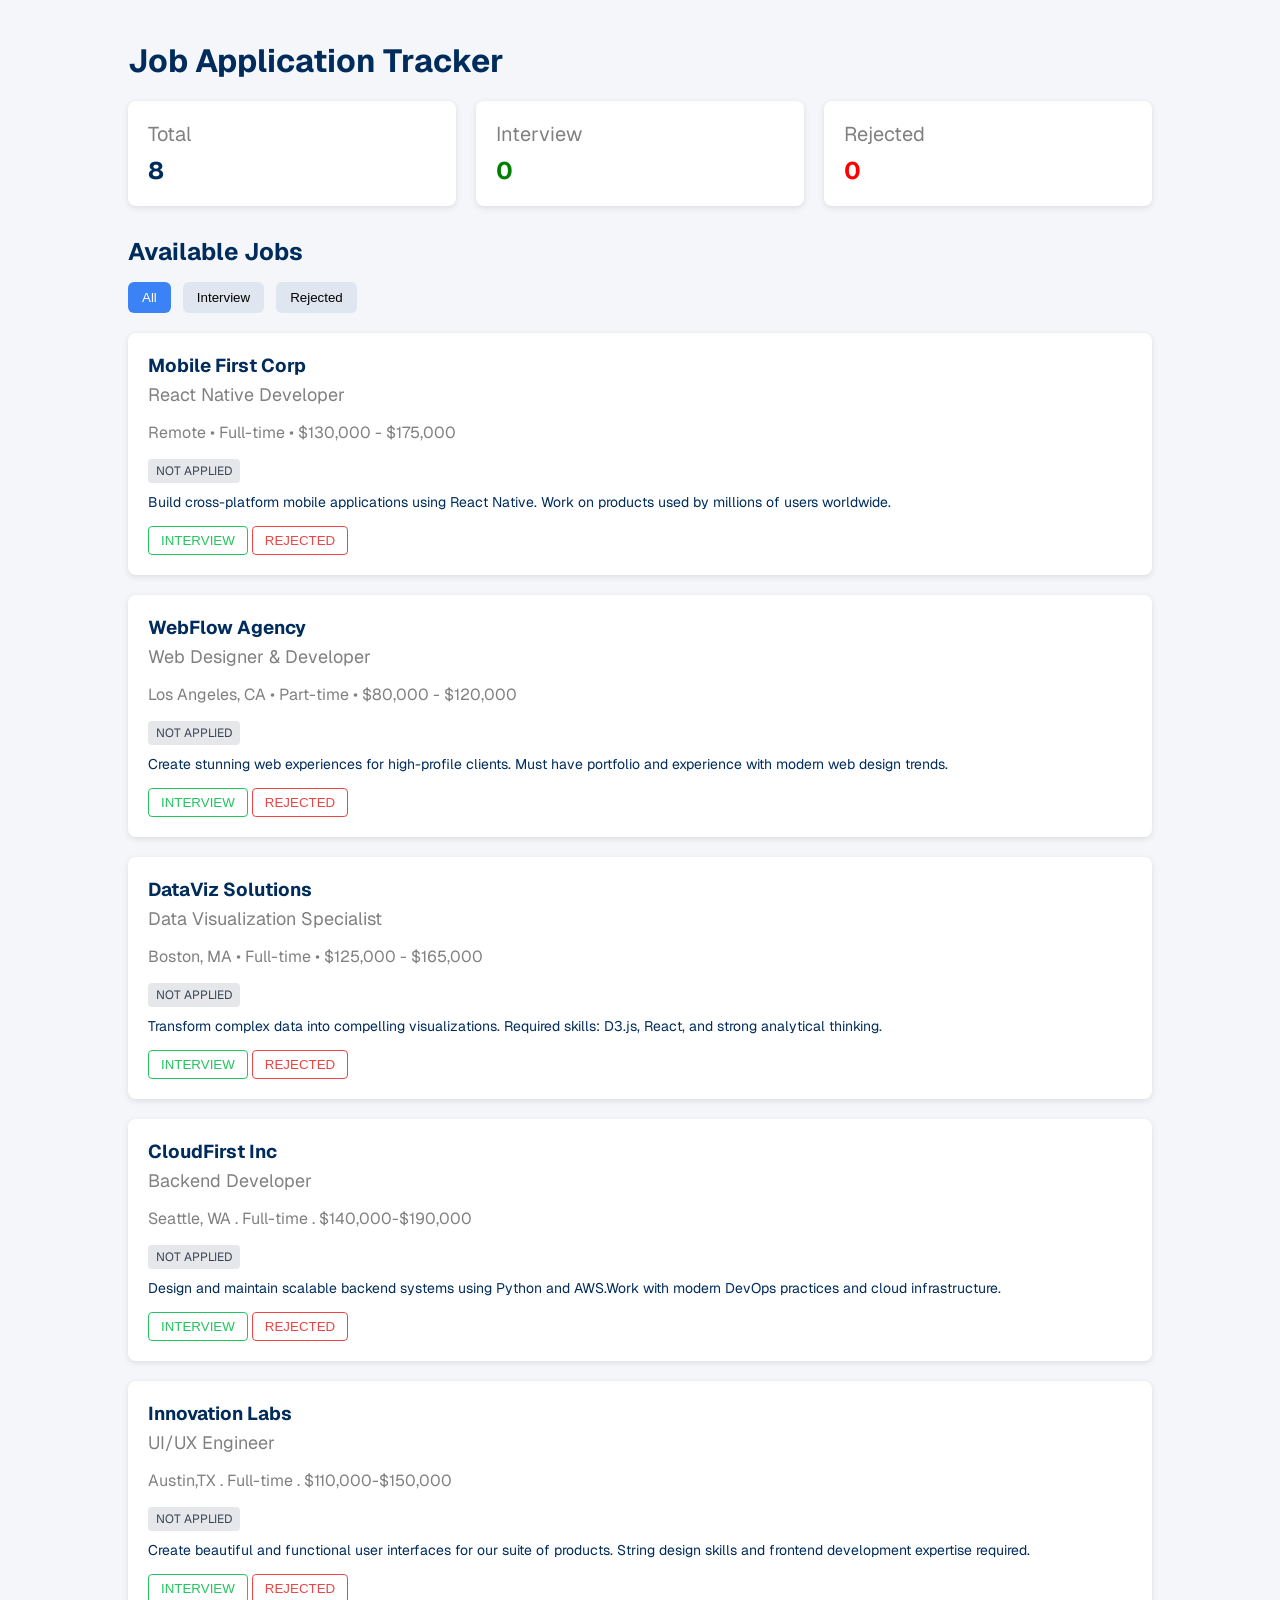
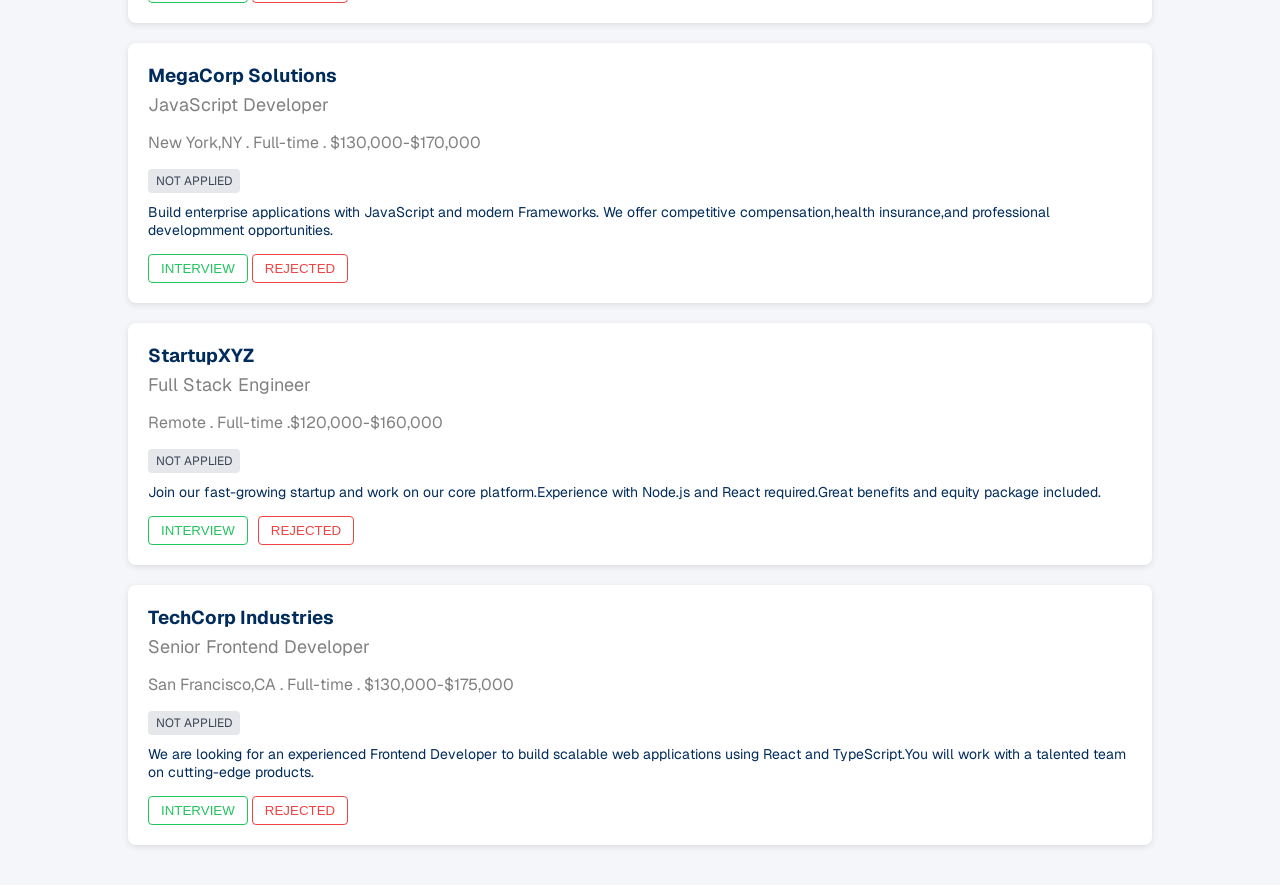
==== index.html @ ad34e541 "Html-Css" ====
<!DOCTYPE html>
<html lang="en">
<head>
    <meta charset="UTF-8">
    <title>Job-Application-Tracker</title>
    <link rel="stylesheet" href="style.css">
    <link rel="preconnect" href="https://fonts.googleapis.com">
<link rel="preconnect" href="https://fonts.gstatic.com" crossorigin>
<link href="https://fonts.googleapis.com/css2?family=Geist:wght@100..900&family=Inter:ital,opsz,wght@0,14..32,100..900;1,14..32,100..900&display=swap" rel="stylesheet">
</head>
<body>

    <div class="container">       
        <h1>Job Application Tracker</h1>
        <div class="stats">
            <div class="card">
                <p>Total</p>
                <h2>8</h2>
            </div>
            <div class="card">
                <p>Interview</p>
                <h2 class="green">0</h2>
            </div>
            <div class="card">
                <p>Rejected</p>
                <h2 class="red">0</h2>
            </div>
        </div>

 
        <h2 class="title">Available Jobs</h2>

        <div class="filter">
            <button class="active">All</button>
            <button>Interview</button>
            <button>Rejected</button>
        </div>

      
        <div class="job-card">
            <h3>Mobile First Corp</h3>
            <p class="position">React Native Developer</p>
            <p class="location">Remote • Full-time • $130,000 - $175,000</p>

            <span class="status not-applied">NOT APPLIED</span>

            <p class="description">
                Build cross-platform mobile applications using React Native.
                Work on products used by millions of users worldwide.
            </p>

            <div class="actions">
                <button class="interview-btn">INTERVIEW</button>
                <button class="reject-btn">REJECTED</button>
            </div>
        </div>

      
        <div class="job-card">
            <h3>WebFlow Agency</h3>
            <p class="position">Web Designer & Developer</p>
            <p class="location">Los Angeles, CA • Part-time • $80,000 - $120,000</p>

            <span class="status not-applied">NOT APPLIED</span>

            <p class="description">
                Create stunning web experiences for high-profile clients.
                Must have portfolio and experience with modern web design trends.
            </p>

            <div class="actions">
                <button class="interview-btn">INTERVIEW</button>
                <button class="reject-btn">REJECTED</button>
            </div>
        </div>

    
        <div class="job-card">
            <h3>DataViz Solutions</h3>
            <p class="position">Data Visualization Specialist</p>
            <p class="location">Boston, MA • Full-time • $125,000 - $165,000</p>

            <span class="status not-applied">NOT APPLIED</span>

            <p class="description">
                Transform complex data into compelling visualizations.
                Required skills: D3.js, React, and strong analytical thinking.
            </p>

            <div class="actions">
                <button class="interview-btn">INTERVIEW</button>
                <button class="reject-btn">REJECTED</button>
            </div>
        </div>
    
           <div class="job-card">
            <h3>CloudFirst Inc</h3>
            <p class="position">Backend Developer</p>
            <p class="location">Seattle, WA . Full-time . $140,000-$190,000</p>

            <span class="status not-applied">NOT APPLIED</span>

            <p class="description">
                Design and maintain scalable backend systems using Python and AWS.Work with modern DevOps practices and cloud infrastructure.
            </p>

            <div class="actions">
                <button class="interview-btn">INTERVIEW</button>
                <button class="reject-btn">REJECTED</button>
            </div>
        </div>
     
          <div class="job-card">
            <h3>Innovation Labs</h3>
            <p class="position">UI/UX Engineer</p>
            <p class="location">Austin,TX . Full-time . $110,000-$150,000</p>

            <span class="status not-applied">NOT APPLIED</span>

            <p class="description">
              Create beautiful and functional user interfaces for our suite of products. String design skills and frontend development expertise required.
            </p>

            <div class="actions">
                <button class="interview-btn">INTERVIEW</button>
                <button class="reject-btn">REJECTED</button>
            </div>
        </div>
     
           <div class="job-card">
            <h3>MegaCorp Solutions</h3>
            <p class="position">JavaScript Developer</p>
            <p class="location">New York,NY . Full-time . $130,000-$170,000</p>

            <span class="status not-applied">NOT APPLIED</span>

            <p class="description">
               Build enterprise applications with JavaScript and modern Frameworks. We offer competitive compensation,health insurance,and professional developmment opportunities.
            </p>

            <div class="actions">
                <button class="interview-btn">INTERVIEW</button>
                <button class="reject-btn">REJECTED</button>
            </div>
        </div>


           <div class="job-card">
            <h3>StartupXYZ</h3>
            <p class="position">Full Stack Engineer</p>
            <p class="location">Remote . Full-time .$120,000-$160,000</p>

            <span class="status not-applied">NOT APPLIED</span>

            <p class="description">
            Join our fast-growing startup and work on our core platform.Experience with Node.js and React required.Great benefits and equity package included. 
            </p>

            <div class="action">
                <button class="interview-btn">INTERVIEW</button>
                <button class="reject-btn">REJECTED</button>
            </div>
        </div>
   
           <div class="job-card">
            <h3>TechCorp Industries</h3>
            <p class="position">Senior Frontend Developer</p>
            <p class="location">San Francisco,CA . Full-time . $130,000-$175,000</p>

            <span class="status not-applied">NOT APPLIED</span>

            <p class="description">
              We are looking for an experienced Frontend Developer to build scalable web applications using React and TypeScript.You will work with a talented team on cutting-edge products. 
            </p>

            <div class="actions">
                <button class="interview-btn">INTERVIEW</button>
                <button class="reject-btn">REJECTED</button>
            </div>
        </div>

    </div>

</body>
</html>
---- style.css ----
* {
  margin: 0;
  padding: 0;
  box-sizing: border-box;
}
body {
  font-family: "Geist", sans-serif;
  font-optical-sizing: auto;
  background-color: #f4f6f9;
}
.container {
  width: 80%;
  max-width: 1110px;
  margin: 40px auto;
  color:rgba(0, 44, 92, 1);

}
h1 {
  margin-bottom: 20px;
 
}

/* Stats Section */
.stats {
  display: flex;
  gap: 20px;
  margin-bottom: 30px;
}

.card {
  flex: 1;
  background: white;
  padding: 20px;
  border-radius: 8px;
  box-shadow: 0 2px 6px rgba(0,0,0,0.1);
}

.card p {
  font-size: 20px;
  color: gray;
}

.card h2 {
  margin-top: 8px;
}

.green {
  color: green;
}

.red {
  color: red;
}


.title {
  margin-bottom: 15px;
}


.filter {
  margin-bottom: 20px;
}

.filter button {
  padding: 8px 14px;
  border: none;
  background: #e0e6f0;
  border-radius: 6px;
  margin-right: 8px;
  cursor: pointer;
}

.filter .active {
  background: #3b82f6;
  color: white;
}


.job-card {
  background: white;
  padding: 20px;
  border-radius: 8px;
  margin-bottom: 20px;
  box-shadow: 0 2px 6px rgba(0,0,0,0.1);
}

.job-card h3 {
  margin-bottom: 5px;
}

.position {
  font-size: 18px;
  color: gray;
  margin-bottom: 16px;
 
}

.location {
  font-size: 16px;
  color: gray;
  margin-bottom: 16px;
}

.status {
  display: inline-block;
  font-size: 12px;
  padding: 4px 8px;
  border-radius: 4px;
  margin-bottom: 10px;
}

.not-applied {
  background: #e5e7eb;
  color: #374151;
}

.description {
  font-size: 14px;
  margin-bottom: 15px;
}

.action {
  display: flex;
  gap: 10px;
}

.interview-btn {
  background: transparent;
  color: #22c55e;
  border: none;
  padding: 6px 12px;
  border-radius: 4px;
  cursor: pointer;
  border:1px solid #22c55e;

}

.reject-btn {
  background:transparent;
  color: #ef4444;
  border: none;
  padding: 6px 12px;
  border-radius: 4px;
  border:1px solid #ef4444;
  cursor: pointer;

}
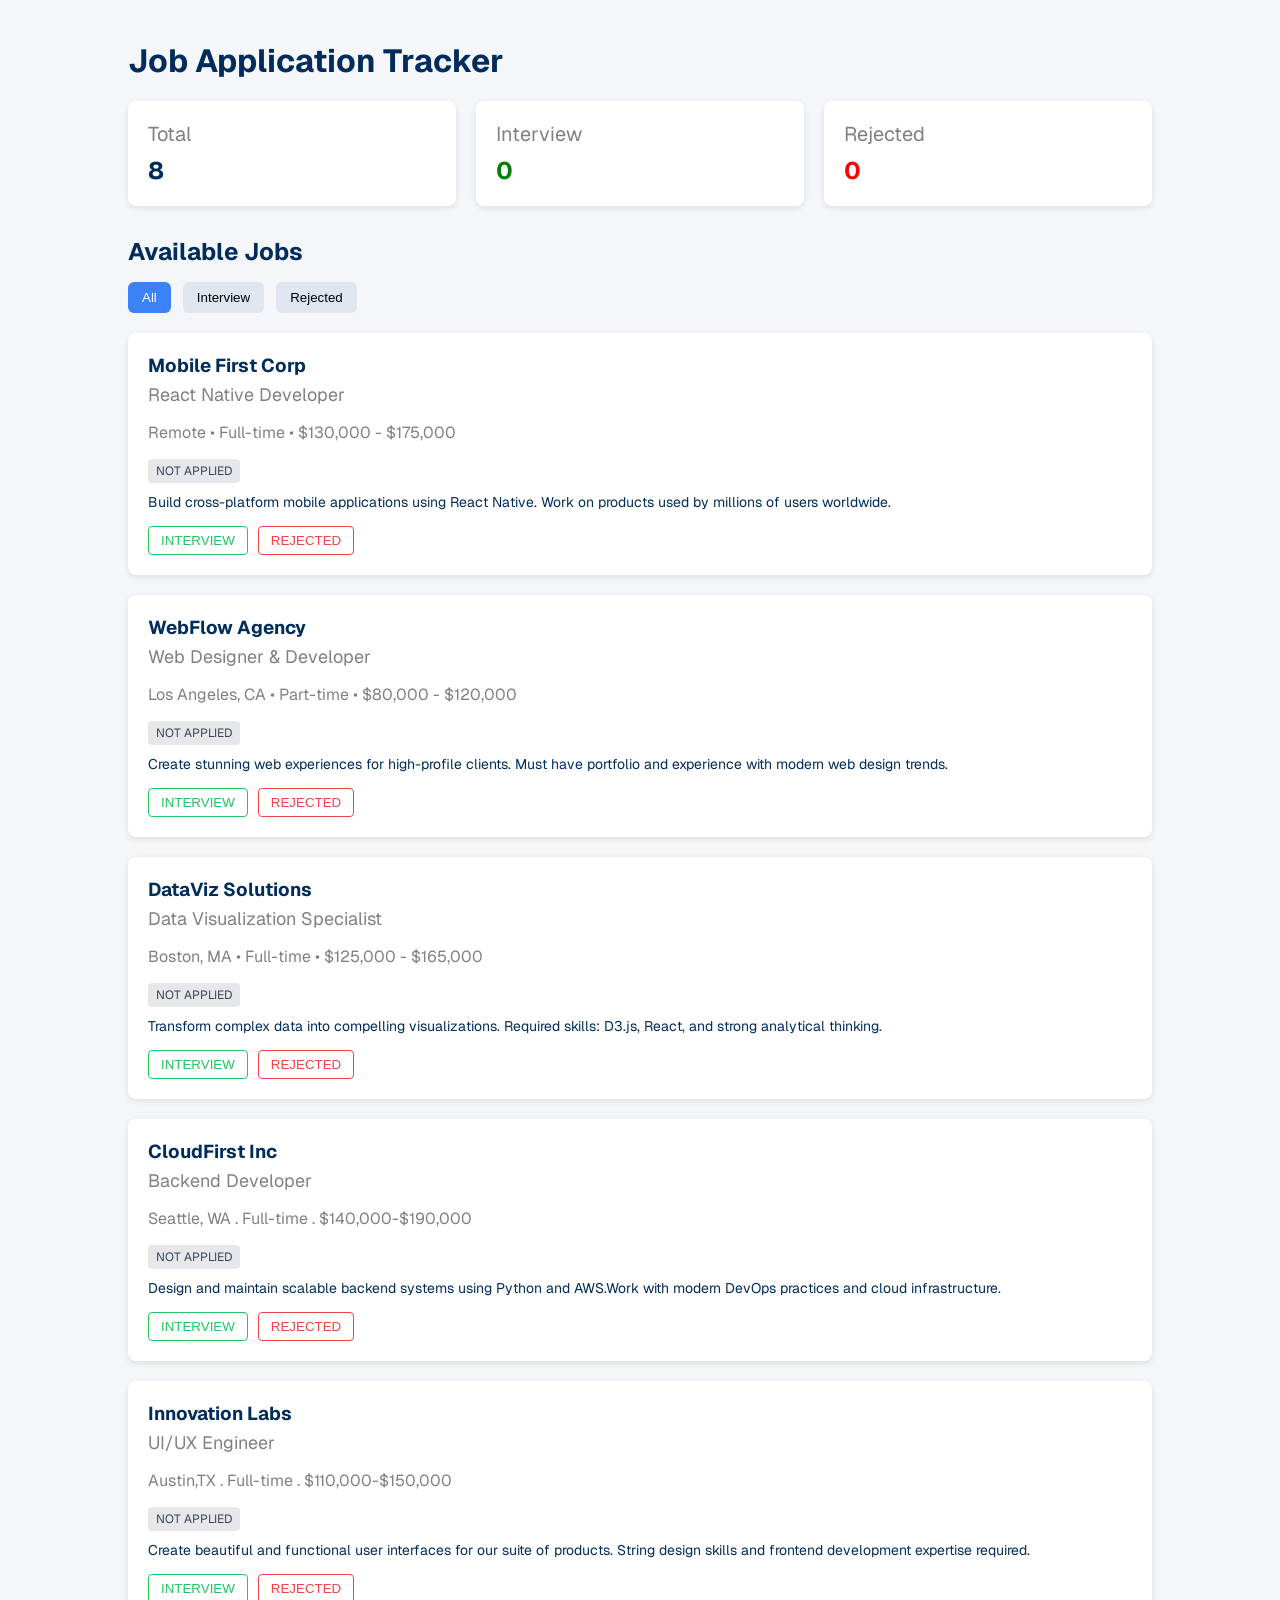
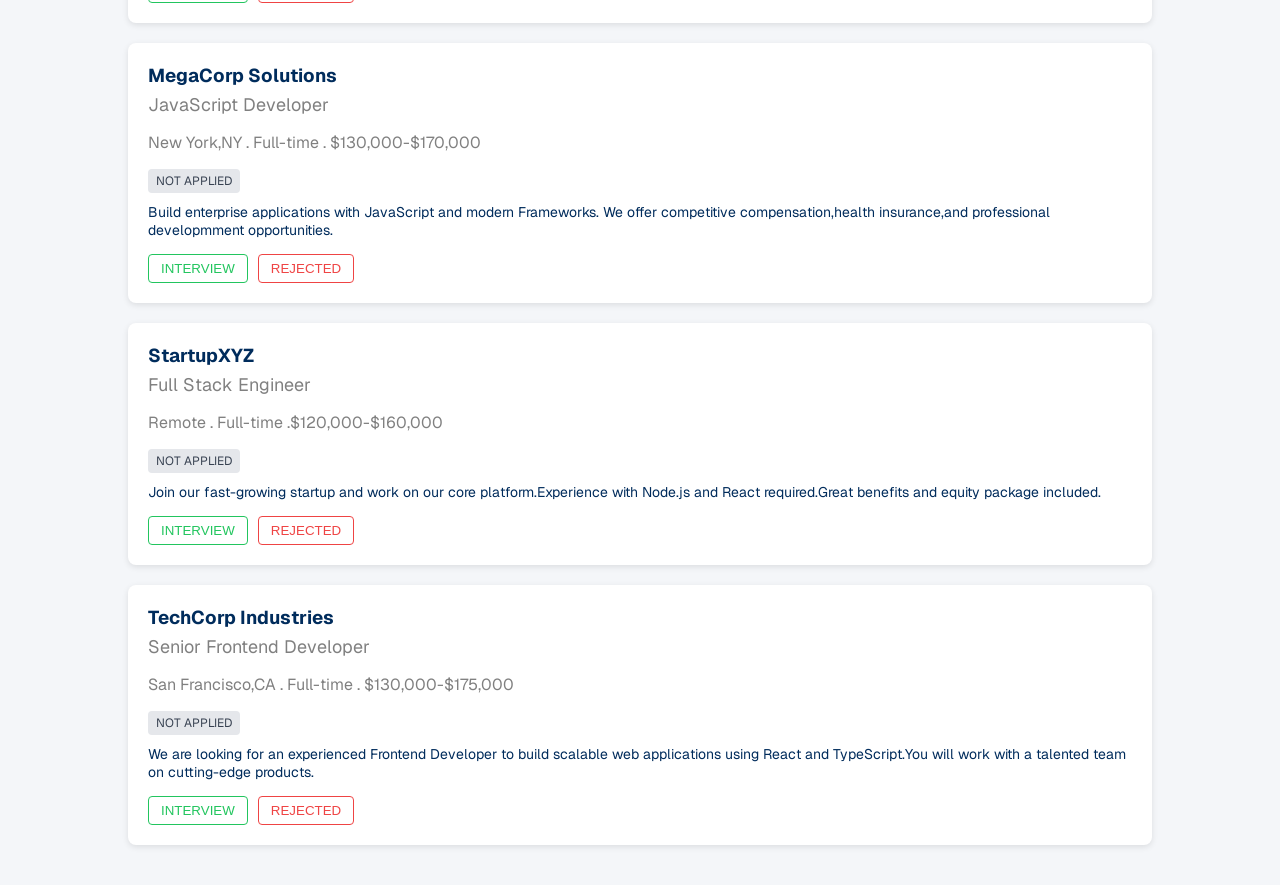
==== commit 9c106eaa: "responsive" ====
--- a/index.html
+++ b/index.html
@@ -2,6 +2,7 @@
 <html lang="en">
 <head>
     <meta charset="UTF-8">
+    <meta name="viewport" content="width=device-width, initial-scale=1.0">
     <title>Job-Application-Tracker</title>
     <link rel="stylesheet" href="style.css">
     <link rel="preconnect" href="https://fonts.googleapis.com">
@@ -49,7 +50,7 @@
                 Work on products used by millions of users worldwide.
             </p>
 
-            <div class="actions">
+            <div class="action">
                 <button class="interview-btn">INTERVIEW</button>
                 <button class="reject-btn">REJECTED</button>
             </div>
@@ -68,7 +69,7 @@
                 Must have portfolio and experience with modern web design trends.
             </p>
 
-            <div class="actions">
+            <div class="action">
                 <button class="interview-btn">INTERVIEW</button>
                 <button class="reject-btn">REJECTED</button>
             </div>
@@ -87,7 +88,7 @@
                 Required skills: D3.js, React, and strong analytical thinking.
             </p>
 
-            <div class="actions">
+            <div class="action">
                 <button class="interview-btn">INTERVIEW</button>
                 <button class="reject-btn">REJECTED</button>
             </div>
@@ -104,7 +105,7 @@
                 Design and maintain scalable backend systems using Python and AWS.Work with modern DevOps practices and cloud infrastructure.
             </p>
 
-            <div class="actions">
+            <div class="action">
                 <button class="interview-btn">INTERVIEW</button>
                 <button class="reject-btn">REJECTED</button>
             </div>
@@ -121,7 +122,7 @@
               Create beautiful and functional user interfaces for our suite of products. String design skills and frontend development expertise required.
             </p>
 
-            <div class="actions">
+            <div class="action">
                 <button class="interview-btn">INTERVIEW</button>
                 <button class="reject-btn">REJECTED</button>
             </div>
@@ -138,7 +139,7 @@
                Build enterprise applications with JavaScript and modern Frameworks. We offer competitive compensation,health insurance,and professional developmment opportunities.
             </p>
 
-            <div class="actions">
+            <div class="action">
                 <button class="interview-btn">INTERVIEW</button>
                 <button class="reject-btn">REJECTED</button>
             </div>
@@ -173,7 +174,7 @@
               We are looking for an experienced Frontend Developer to build scalable web applications using React and TypeScript.You will work with a talented team on cutting-edge products. 
             </p>
 
-            <div class="actions">
+            <div class="action">
                 <button class="interview-btn">INTERVIEW</button>
                 <button class="reject-btn">REJECTED</button>
             </div>
--- a/style.css
+++ b/style.css
@@ -19,8 +19,6 @@
   margin-bottom: 20px;
  
 }
-
-/* Stats Section */
 .stats {
   display: flex;
   gap: 20px;
@@ -147,6 +145,73 @@
 
 }
 
+@media screen and (min-width:577px) and (max-width:992px) {
+
+  .container {
+    width: 95%;
+    margin: 20px auto;
+  }
+
+  h1 {
+    font-size: 24px;
+  }
+
+  .stats {
+    flex-direction: column;
+    gap: 15px;
+  }
+
+  .card p {
+    font-size: 16px;
+  }
+
+  .card h2 {
+    font-size: 22px;
+  }
+  .filter {
+    display: flex;
+    flex-wrap: wrap;
+    gap: 8px;
+  }
+
+  .filter button {
+    flex: 1;
+    min-width: 100px;
+  }
+  .job-card {
+    padding: 15px;
+  }
+
+  .job-card h3 {
+    font-size: 18px;
+  }
+
+  .position {
+    font-size: 16px;
+  }
+
+  .location {
+    font-size: 14px;
+  }
+
+  .description {
+    font-size: 13px;
+  }
+
+  .action{
+    display: flex;
+    flex-direction: column;
+  }
+
+  .interview-btn,
+  .reject-btn {
+    width: 100%;
+    text-align: center;
+  }
+
+}
+
+
 
   
   
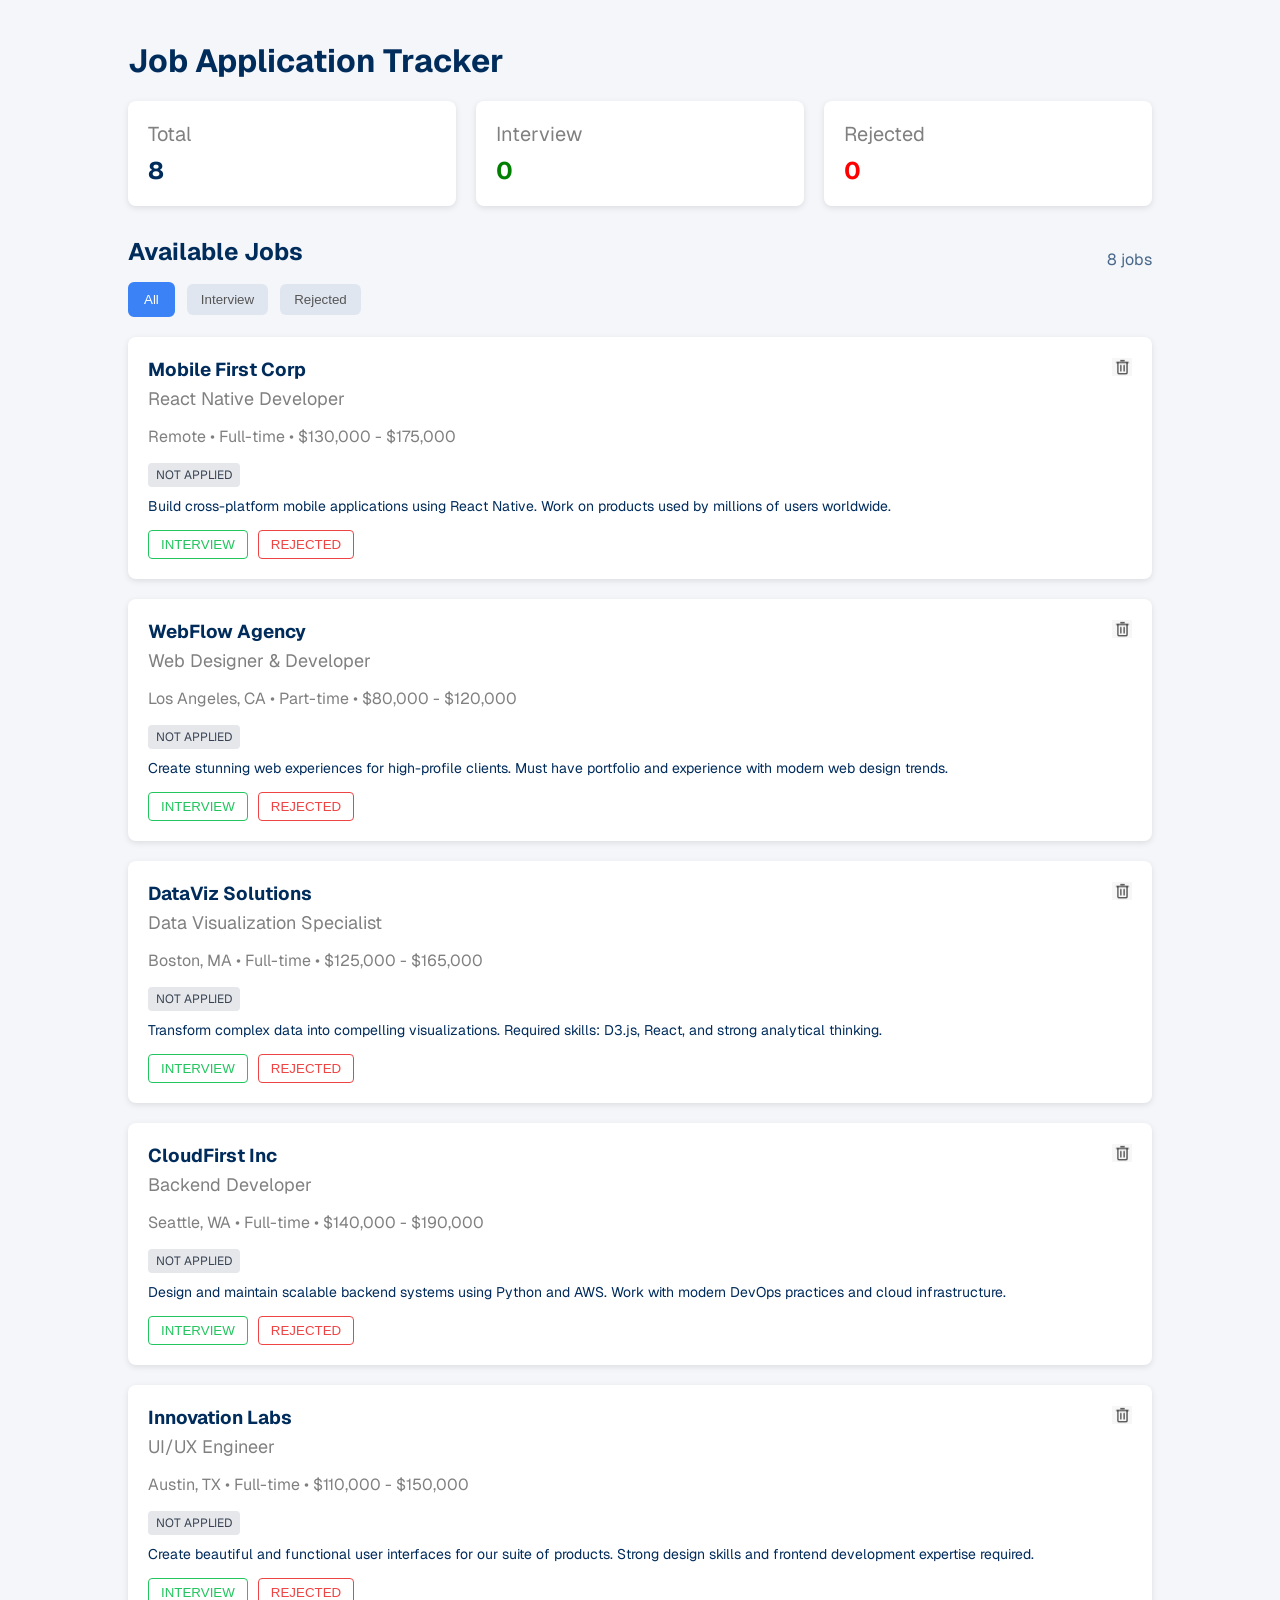
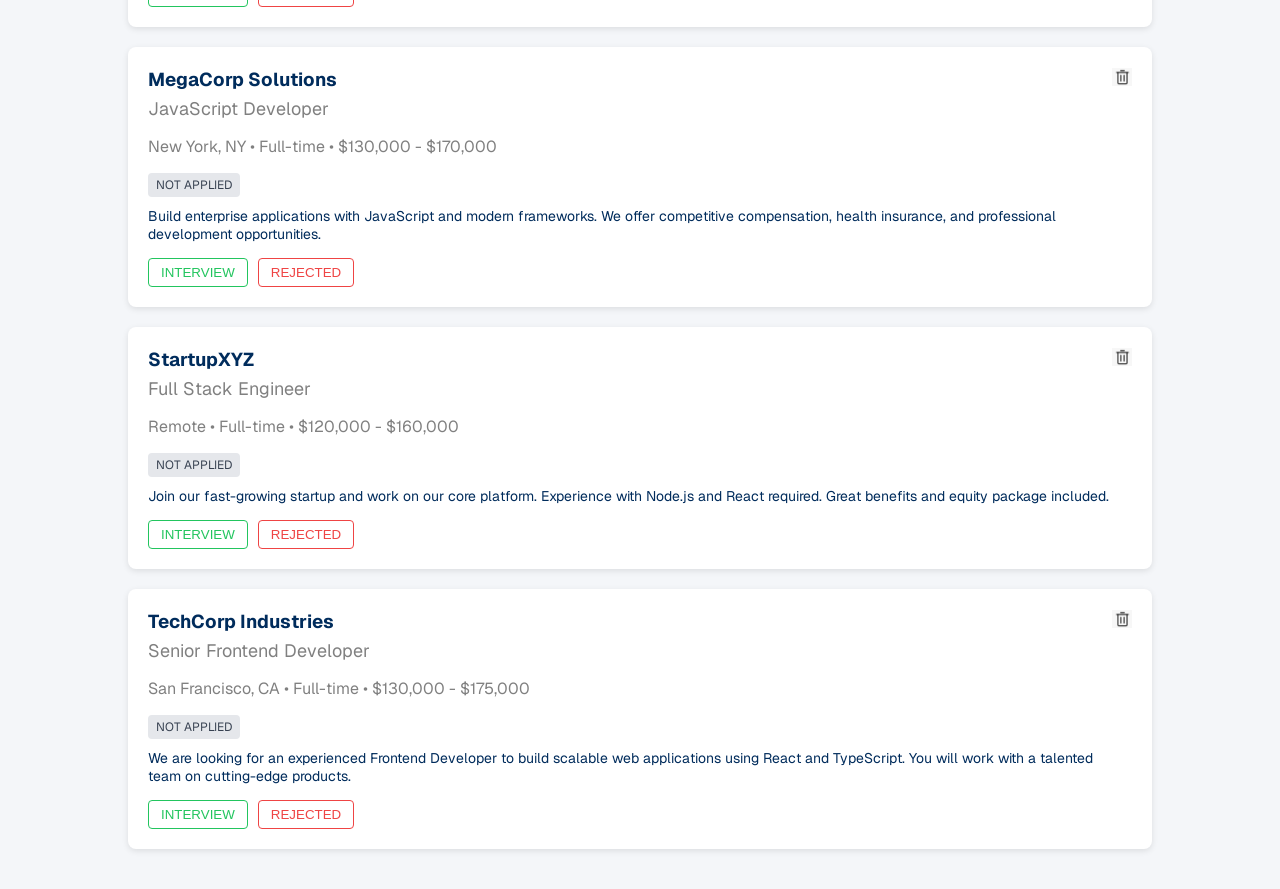
==== commit 6489d53e: "Final-Finishing" ====
--- a/index.html
+++ b/index.html
@@ -1,189 +1,221 @@
 <!DOCTYPE html>
 <html lang="en">
 <head>
-    <meta charset="UTF-8">
-    <meta name="viewport" content="width=device-width, initial-scale=1.0">
-    <title>Job-Application-Tracker</title>
-    <link rel="stylesheet" href="style.css">
-    <link rel="preconnect" href="https://fonts.googleapis.com">
-<link rel="preconnect" href="https://fonts.gstatic.com" crossorigin>
-<link href="https://fonts.googleapis.com/css2?family=Geist:wght@100..900&family=Inter:ital,opsz,wght@0,14..32,100..900;1,14..32,100..900&display=swap" rel="stylesheet">
+  <meta charset="UTF-8">
+  <meta name="viewport" content="width=device-width, initial-scale=1.0">
+  <title>Job-Application-Tracker</title>
+  <link rel="stylesheet" href="style.css">
+  <link rel="preconnect" href="https://fonts.googleapis.com">
+  <link rel="preconnect" href="https://fonts.gstatic.com" crossorigin>
+  <link href="https://fonts.googleapis.com/css2?family=Geist:wght@100..900&family=Inter:ital,opsz,wght@0,14..32,100..900;1,14..32,100..900&display=swap" rel="stylesheet">
 </head>
 <body>
-
-    <div class="container">       
-        <h1>Job Application Tracker</h1>
-        <div class="stats">
-            <div class="card">
-                <p>Total</p>
-                <h2>8</h2>
-            </div>
-            <div class="card">
-                <p>Interview</p>
-                <h2 class="green">0</h2>
-            </div>
-            <div class="card">
-                <p>Rejected</p>
-                <h2 class="red">0</h2>
-            </div>
-        </div>
-
- 
-        <h2 class="title">Available Jobs</h2>
-
-        <div class="filter">
-            <button class="active">All</button>
-            <button>Interview</button>
-            <button>Rejected</button>
-        </div>
-
-      
-        <div class="job-card">
-            <h3>Mobile First Corp</h3>
-            <p class="position">React Native Developer</p>
-            <p class="location">Remote • Full-time • $130,000 - $175,000</p>
-
-            <span class="status not-applied">NOT APPLIED</span>
-
-            <p class="description">
-                Build cross-platform mobile applications using React Native.
-                Work on products used by millions of users worldwide.
-            </p>
-
-            <div class="action">
-                <button class="interview-btn">INTERVIEW</button>
-                <button class="reject-btn">REJECTED</button>
-            </div>
-        </div>
-
-      
-        <div class="job-card">
-            <h3>WebFlow Agency</h3>
-            <p class="position">Web Designer & Developer</p>
-            <p class="location">Los Angeles, CA • Part-time • $80,000 - $120,000</p>
-
-            <span class="status not-applied">NOT APPLIED</span>
-
-            <p class="description">
-                Create stunning web experiences for high-profile clients.
-                Must have portfolio and experience with modern web design trends.
-            </p>
-
-            <div class="action">
-                <button class="interview-btn">INTERVIEW</button>
-                <button class="reject-btn">REJECTED</button>
-            </div>
-        </div>
-
+  <div class="container">       
+    <h1>Job Application Tracker</h1>
+    <div class="stats">
+      <div class="card"><p>Total</p><h2 id="start-total">0</h2></div>
+      <div class="card"><p>Interview</p><h2 class="green" id="start-interview">0</h2></div>
+      <div class="card"><p>Rejected</p><h2 class="red" id="start-reject">0</h2></div>
+    </div>
+
+    <div class="section-header">
+    <h2 class="title">Available Jobs</h2>
+    <div class="job-count"><span id="section-count">8 jobs</span></div>
+    </div>
+    <div class="filter">
+      <button 
+      id="tab-all"
+      onclick="switchTab('all')"
+      class="tab-active">All</button>
+      <button
+      id="tab-interview"
+      onclick="switchTab('interview')" class="tab-inactive">Interview</button>
+      <button
+      id="tab-rejected"
+      onclick="switchTab('rejected')" class="tab-inactive">Rejected</button>
+    </div>
+
+    <div id="jobs-container">
+
+      <section id="no-all" class="no-jobs hidden">
+        <img src="jobs.png" alt="no jobs icon">
+        <p>No jobs available</p>
+        <small>Check back soon for new job opportunities</small>
+      </section>
+
+      <section id="no-interview" class="no-jobs hidden">
+        <img src="jobs.png" alt="no jobs icon">
+        <p>No jobs available</p>
+        <small>Check back soon for new job opportunities</small>
+      </section>
     
-        <div class="job-card">
-            <h3>DataViz Solutions</h3>
-            <p class="position">Data Visualization Specialist</p>
-            <p class="location">Boston, MA • Full-time • $125,000 - $165,000</p>
-
-            <span class="status not-applied">NOT APPLIED</span>
-
-            <p class="description">
-                Transform complex data into compelling visualizations.
-                Required skills: D3.js, React, and strong analytical thinking.
-            </p>
-
-            <div class="action">
-                <button class="interview-btn">INTERVIEW</button>
-                <button class="reject-btn">REJECTED</button>
-            </div>
-        </div>
     
-           <div class="job-card">
-            <h3>CloudFirst Inc</h3>
-            <p class="position">Backend Developer</p>
-            <p class="location">Seattle, WA . Full-time . $140,000-$190,000</p>
-
-            <span class="status not-applied">NOT APPLIED</span>
-
-            <p class="description">
-                Design and maintain scalable backend systems using Python and AWS.Work with modern DevOps practices and cloud infrastructure.
-            </p>
-
-            <div class="action">
-                <button class="interview-btn">INTERVIEW</button>
-                <button class="reject-btn">REJECTED</button>
-            </div>
-        </div>
-     
-          <div class="job-card">
-            <h3>Innovation Labs</h3>
-            <p class="position">UI/UX Engineer</p>
-            <p class="location">Austin,TX . Full-time . $110,000-$150,000</p>
-
-            <span class="status not-applied">NOT APPLIED</span>
-
-            <p class="description">
-              Create beautiful and functional user interfaces for our suite of products. String design skills and frontend development expertise required.
-            </p>
-
-            <div class="action">
-                <button class="interview-btn">INTERVIEW</button>
-                <button class="reject-btn">REJECTED</button>
-            </div>
-        </div>
-     
-           <div class="job-card">
-            <h3>MegaCorp Solutions</h3>
-            <p class="position">JavaScript Developer</p>
-            <p class="location">New York,NY . Full-time . $130,000-$170,000</p>
-
-            <span class="status not-applied">NOT APPLIED</span>
-
-            <p class="description">
-               Build enterprise applications with JavaScript and modern Frameworks. We offer competitive compensation,health insurance,and professional developmment opportunities.
-            </p>
-
-            <div class="action">
-                <button class="interview-btn">INTERVIEW</button>
-                <button class="reject-btn">REJECTED</button>
-            </div>
-        </div>
-
-
-           <div class="job-card">
-            <h3>StartupXYZ</h3>
-            <p class="position">Full Stack Engineer</p>
-            <p class="location">Remote . Full-time .$120,000-$160,000</p>
-
-            <span class="status not-applied">NOT APPLIED</span>
-
-            <p class="description">
-            Join our fast-growing startup and work on our core platform.Experience with Node.js and React required.Great benefits and equity package included. 
-            </p>
-
-            <div class="action">
-                <button class="interview-btn">INTERVIEW</button>
-                <button class="reject-btn">REJECTED</button>
-            </div>
-        </div>
+      <section id="no-rejected" class="no-jobs hidden">
+        <img src="jobs.png" alt="no jobs icon">
+        <p>No jobs available</p>
+        <small>Check back soon for new job opportunities</small>
+      </section>
+
+      <section class="hidden" id="all-container">
+    <div class="job-card">
+      <div class="content">
+        <h3>Mobile First Corp</h3>
+        <p class="position">React Native Developer</p>
+        <p class="location">Remote • Full-time • $130,000 - $175,000</p>
+        <span class="status not-applied">NOT APPLIED</span>
+        <p class="description">
+          Build cross-platform mobile applications using React Native.
+          Work on products used by millions of users worldwide.
+        </p>
+        <div class="action">
+          <button class="interview-btn">INTERVIEW</button>
+          <button class="reject-btn">REJECTED</button>
+        </div>
+      </div>
+      <button class="delete-btn"><img src ="delete.png"alt="delete button"></button>
+    </div>
+
+    <div class="job-card">
+      <div class="content">
+        <h3>WebFlow Agency</h3>
+        <p class="position">Web Designer & Developer</p>
+        <p class="location">Los Angeles, CA • Part-time • $80,000 - $120,000</p>
+        <span class="status not-applied">NOT APPLIED</span>
+        <p class="description">
+          Create stunning web experiences for high-profile clients.
+          Must have portfolio and experience with modern web design trends.
+        </p>
+        <div class="action">
+          <button class="interview-btn">INTERVIEW</button>
+          <button class="reject-btn">REJECTED</button>
+        </div>
+      </div>
+      <button class="delete-btn"><img src ="delete.png"alt="delete button"></button>
+    </div>
+
+    <div class="job-card">
+      <div class="content">
+        <h3>DataViz Solutions</h3>
+        <p class="position">Data Visualization Specialist</p>
+        <p class="location">Boston, MA • Full-time • $125,000 - $165,000</p>
+        <span class="status not-applied">NOT APPLIED</span>
+        <p class="description">
+          Transform complex data into compelling visualizations.
+          Required skills: D3.js, React, and strong analytical thinking.
+        </p>
+        <div class="action">
+          <button class="interview-btn">INTERVIEW</button>
+          <button class="reject-btn">REJECTED</button>
+        </div>
+      </div>
+      <button class="delete-btn"><img src ="delete.png"alt="delete button"></button>
+    </div>
+
+  
+    <div class="job-card">
+      <div class="content">
+        <h3>CloudFirst Inc</h3>
+        <p class="position">Backend Developer</p>
+        <p class="location">Seattle, WA • Full-time • $140,000 - $190,000</p>
+        <span class="status not-applied">NOT APPLIED</span>
+        <p class="description">
+          Design and maintain scalable backend systems using Python and AWS.
+          Work with modern DevOps practices and cloud infrastructure.
+        </p>
+        <div class="action">
+          <button class="interview-btn">INTERVIEW</button>
+          <button class="reject-btn">REJECTED</button>
+        </div>
+      </div>
+      <button class="delete-btn"><img src ="delete.png "alt="delete button"></button>
+    </div>
+
+    <div class="job-card">
+      <div class="content">
+        <h3>Innovation Labs</h3>
+        <p class="position">UI/UX Engineer</p>
+        <p class="location">Austin, TX • Full-time • $110,000 - $150,000</p>
+        <span class="status not-applied">NOT APPLIED</span>
+        <p class="description">
+          Create beautiful and functional user interfaces for our suite of products.
+          Strong design skills and frontend development expertise required.
+        </p>
+        <div class="action">
+          <button class="interview-btn">INTERVIEW</button>
+          <button class="reject-btn">REJECTED</button>
+        </div>
+      </div>
+      <button class="delete-btn"><img src ="delete.png"alt="delete button"></button>
+    </div>
+
+  
+    <div class="job-card">
+      <div class="content">
+        <h3>MegaCorp Solutions</h3>
+        <p class="position">JavaScript Developer</p>
+        <p class="location">New York, NY • Full-time • $130,000 - $170,000</p>
+        <span class="status not-applied">NOT APPLIED</span>
+        <p class="description">
+          Build enterprise applications with JavaScript and modern frameworks.
+          We offer competitive compensation, health insurance, and professional development opportunities.
+        </p>
+        <div class="action">
+          <button class="interview-btn">INTERVIEW</button>
+          <button class="reject-btn">REJECTED</button>
+        </div>
+      </div>
+      <button class="delete-btn"><img src ="delete.png"alt="delete button"></button>
+    </div>
+
+  
+    <div class="job-card">
+      <div class="content">
+        <h3>StartupXYZ</h3>
+        <p class="position">Full Stack Engineer</p>
+        <p class="location">Remote • Full-time • $120,000 - $160,000</p>
+        <span class="status not-applied">NOT APPLIED</span>
+        <p class="description">
+          Join our fast-growing startup and work on our core platform.
+          Experience with Node.js and React required. Great benefits and equity package included.
+        </p>
+        <div class="action">
+          <button 
+         
+          class="interview-btn">INTERVIEW</button>
+          <button 
+         
+          class="reject-btn">REJECTED</button>
+        </div>
+      </div>
+      <button class="delete-btn"><img src ="delete.png"alt="delete button"></button>
+    </div>
+
+  
+    <div class="job-card">
+      <div class="content">
+        <h3>TechCorp Industries</h3>
+        <p class="position">Senior Frontend Developer</p>
+        <p class="location">San Francisco, CA • Full-time • $130,000 - $175,000</p>
+        <span class="status not-applied">NOT APPLIED</span>
+        <p class="description">
+          We are looking for an experienced Frontend Developer to build scalable web applications using React and TypeScript.
+          You will work with a talented team on cutting-edge products.
+        </p>
+        <div class="action">
+          <button class="interview-btn">INTERVIEW</button>
+          <button class="reject-btn">REJECTED</button>
+        </div>
+      </div>
+      <button class="delete-btn"><img src ="delete.png"alt="delete button"></button>
+    </div>
+      </section>
+
+  <section class="hidden" id="interview-container"></section>
+  <section class="hidden" id="rejected-container"></section>
    
-           <div class="job-card">
-            <h3>TechCorp Industries</h3>
-            <p class="position">Senior Frontend Developer</p>
-            <p class="location">San Francisco,CA . Full-time . $130,000-$175,000</p>
-
-            <span class="status not-applied">NOT APPLIED</span>
-
-            <p class="description">
-              We are looking for an experienced Frontend Developer to build scalable web applications using React and TypeScript.You will work with a talented team on cutting-edge products. 
-            </p>
-
-            <div class="action">
-                <button class="interview-btn">INTERVIEW</button>
-                <button class="reject-btn">REJECTED</button>
-            </div>
-        </div>
-
-    </div>
-
+    </div>
+    
+  </div>
+  <script src="script.js"></script>
 </body>
 </html>
-
-
-
--- a/style.css
+++ b/style.css
@@ -24,6 +24,46 @@
   gap: 20px;
   margin-bottom: 30px;
 }
+.section-header {
+  display: flex;
+  justify-content: space-between;
+  align-items: center;
+ 
+}
+.job-count{
+  opacity: 0.7;
+}
+.no-jobs {
+  text-align: center;
+  padding: 40px;
+  color: #555;
+  background: #f9fafb;
+  border-radius: 8px;
+  box-shadow: 0 2px 6px rgba(0,0,0,0.1);
+}
+
+.no-jobs img {
+  width: 80px;
+  height: 80px;
+  margin-bottom: 15px;
+  opacity: 0.7;
+}
+
+.no-jobs p {
+  font-size: 18px;
+  font-weight: bold;
+  margin-bottom: 8px;
+}
+
+.no-jobs small {
+  font-size: 14px;
+  color: #777;
+}
+
+.hidden{
+  display: none;
+}
+
 
 .card {
   flex: 1;
@@ -69,8 +109,15 @@
   cursor: pointer;
 }
 
-.filter .active {
+.tab-inactive { 
+  background-color: transparent; 
+  border: 1px solid #ccc; 
+  color: #555; 
+}
+
+.filter button.tab-active {
   background: #3b82f6;
+  border: 2px solid #3b82f6;
   color: white;
 }
 
@@ -81,8 +128,28 @@
   border-radius: 8px;
   margin-bottom: 20px;
   box-shadow: 0 2px 6px rgba(0,0,0,0.1);
-}
-
+  display: flex;
+  justify-content: space-between; 
+  align-items: flex-start;
+  }
+
+  .content { 
+    flex: 1; 
+  }
+
+  .delete-btn { 
+  background: transparent; 
+  border: none; 
+  cursor: pointer; 
+  color: #999; 
+  }
+  .delete-btn img { 
+    width: 20px;
+    height: 20px; 
+    object-fit: contain; 
+   
+  }
+    
 .job-card h3 {
   margin-bottom: 5px;
 }
@@ -112,17 +179,14 @@
   background: #e5e7eb;
   color: #374151;
 }
-
 .description {
   font-size: 14px;
   margin-bottom: 15px;
 }
-
 .action {
   display: flex;
   gap: 10px;
 }
-
 .interview-btn {
   background: transparent;
   color: #22c55e;
@@ -144,7 +208,6 @@
   cursor: pointer;
 
 }
-
 @media screen and (min-width:577px) and (max-width:992px) {
 
   .container {
@@ -159,6 +222,11 @@
   .stats {
     flex-direction: column;
     gap: 15px;
+  }
+  .section-header {
+    display: flex;
+    justify-content: space-between;
+    align-items: center;
   }
 
   .card p {
